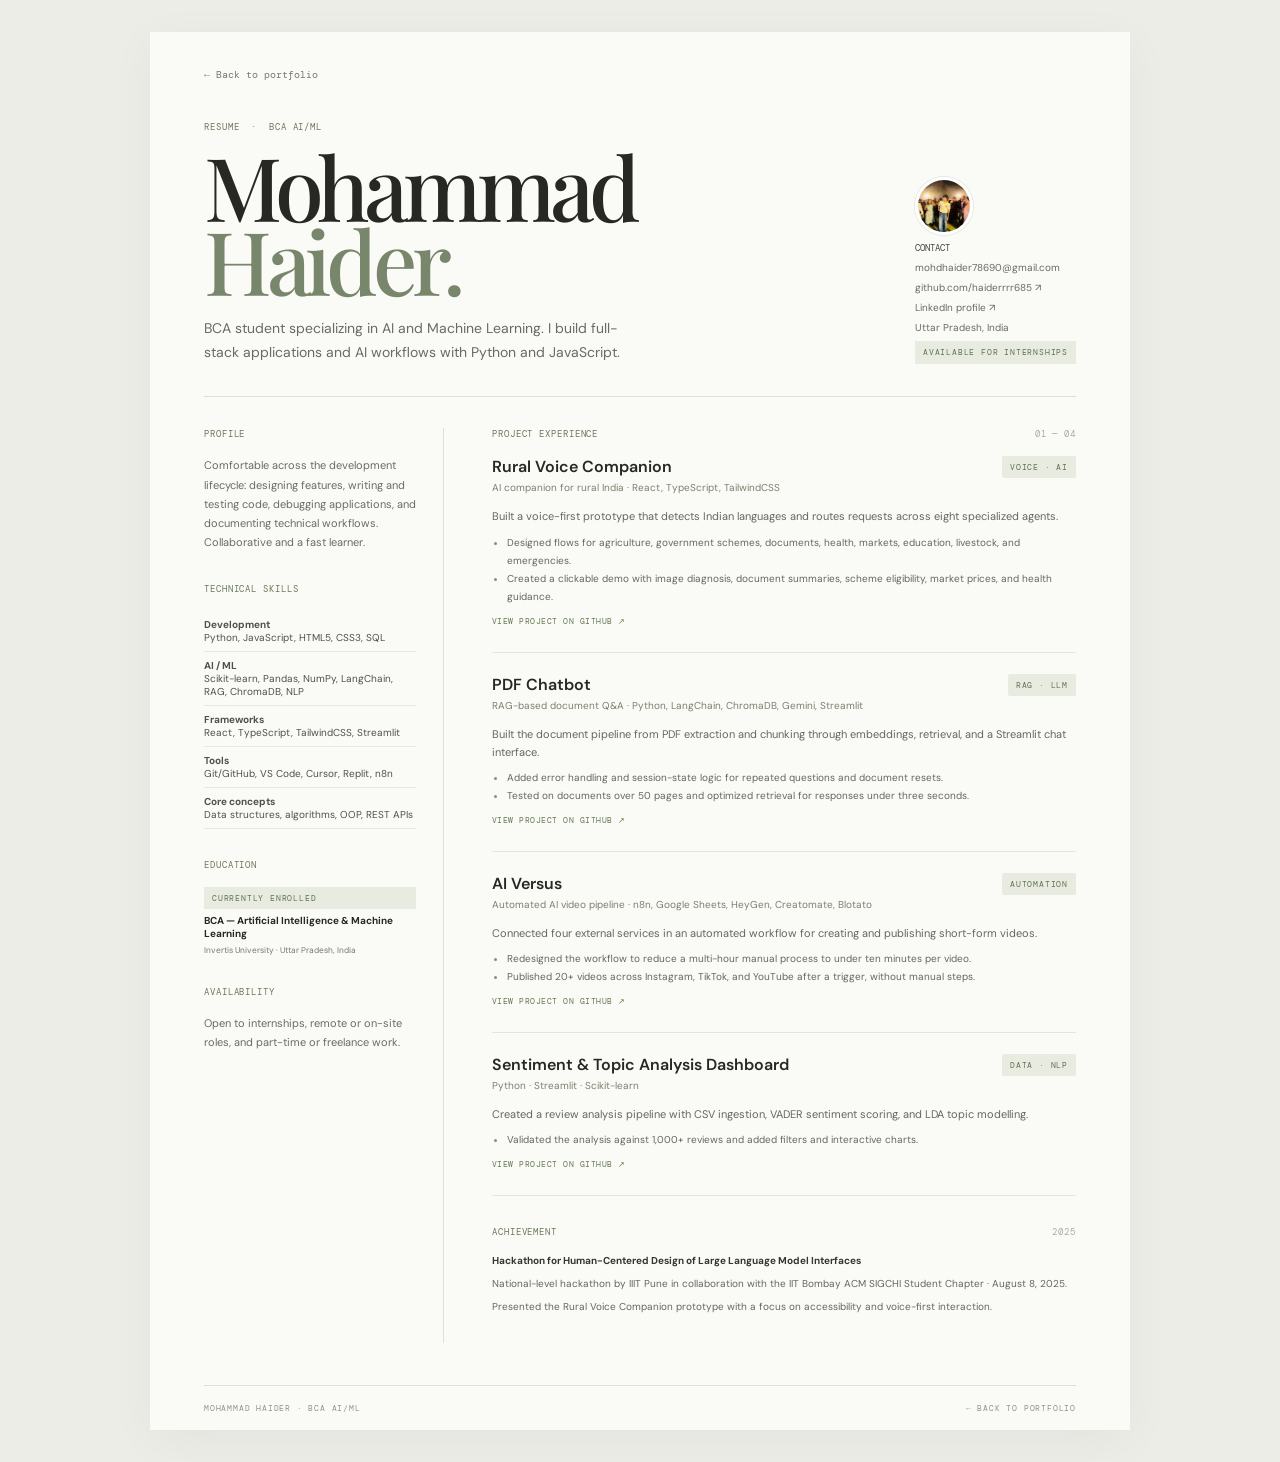
==== assignment-2/index.html @ 18ed70a0 "Update portfolio and Day 1 pages" ====
<!doctype html>
<html lang="en">
<head><meta charset="utf-8"><meta name="viewport" content="width=device-width, initial-scale=1"><title>Mohammad Haider — Resume</title><link rel="stylesheet" href="style.css"></head>
<body><main class="resume">
  <a class="back" href="../index.html">← Back to portfolio</a>
  <header class="top"><div><p class="eyebrow">RESUME &nbsp;·&nbsp; BCA AI/ML</p><h1>Mohammad<br><span>Haider.</span></h1><p class="summary">BCA student specializing in AI and Machine Learning. I build full-stack applications and AI workflows with Python and JavaScript.</p></div><aside class="contact"><img class="portrait-photo" src="../assets/mohammad-haider.jpg" alt="Portrait of Mohammad Haider"><b>CONTACT</b><a href="mailto:mohdhaider78690@gmail.com">mohdhaider78690@gmail.com</a><a href="https://github.com/haiderrrr685" target="_blank" rel="noreferrer">github.com/haiderrrr685 ↗</a><a href="https://www.linkedin.com/in/mohammad-haider5210/" target="_blank" rel="noreferrer">LinkedIn profile ↗</a><span>Uttar Pradesh, India</span><span class="date">AVAILABLE FOR INTERNSHIPS</span></aside></header>
  <div class="body">
    <aside class="sidebar">
      <section><h2>PROFILE</h2><p>Comfortable across the development lifecycle: designing features, writing and testing code, debugging applications, and documenting technical workflows. Collaborative and a fast learner.</p></section>
      <section><h2>TECHNICAL SKILLS</h2><ul class="skills"><li><b>Development</b><br>Python, JavaScript, HTML5, CSS3, SQL</li><li><b>AI / ML</b><br>Scikit-learn, Pandas, NumPy, LangChain, RAG, ChromaDB, NLP</li><li><b>Frameworks</b><br>React, TypeScript, TailwindCSS, Streamlit</li><li><b>Tools</b><br>Git/GitHub, VS Code, Cursor, Replit, n8n</li><li><b>Core concepts</b><br>Data structures, algorithms, OOP, REST APIs</li></ul></section>
      <section><h2>EDUCATION</h2><div class="edu"><span class="date">CURRENTLY ENROLLED</span><b>BCA — Artificial Intelligence &amp; Machine Learning</b><small>Invertis University · Uttar Pradesh, India</small></div></section>
      <section><h2>AVAILABILITY</h2><p>Open to internships, remote or on-site roles, and part-time or freelance work.</p></section>
    </aside>
    <div class="maincol">
      <section><h2>PROJECT EXPERIENCE <span>01 — 04</span></h2>
        <article class="job"><div class="job-head"><div><h3>Rural Voice Companion</h3><p class="company">AI companion for rural India · React, TypeScript, TailwindCSS</p></div><span class="date">VOICE · AI</span></div><p>Built a voice-first prototype that detects Indian languages and routes requests across eight specialized agents.</p><ul><li>Designed flows for agriculture, government schemes, documents, health, markets, education, livestock, and emergencies.</li><li>Created a clickable demo with image diagnosis, document summaries, scheme eligibility, market prices, and health guidance.</li></ul><a class="project-link" href="https://github.com/haiderrrr685/rural-voice-companion" target="_blank" rel="noreferrer">VIEW PROJECT ON GITHUB ↗</a></article>
        <article class="job"><div class="job-head"><div><h3>PDF Chatbot</h3><p class="company">RAG-based document Q&amp;A · Python, LangChain, ChromaDB, Gemini, Streamlit</p></div><span class="date">RAG · LLM</span></div><p>Built the document pipeline from PDF extraction and chunking through embeddings, retrieval, and a Streamlit chat interface.</p><ul><li>Added error handling and session-state logic for repeated questions and document resets.</li><li>Tested on documents over 50 pages and optimized retrieval for responses under three seconds.</li></ul><a class="project-link" href="https://github.com/haiderrrr685/rag-pipe-line-demo" target="_blank" rel="noreferrer">VIEW PROJECT ON GITHUB ↗</a></article>
        <article class="job"><div class="job-head"><div><h3>AI Versus</h3><p class="company">Automated AI video pipeline · n8n, Google Sheets, HeyGen, Creatomate, Blotato</p></div><span class="date">AUTOMATION</span></div><p>Connected four external services in an automated workflow for creating and publishing short-form videos.</p><ul><li>Redesigned the workflow to reduce a multi-hour manual process to under ten minutes per video.</li><li>Published 20+ videos across Instagram, TikTok, and YouTube after a trigger, without manual steps.</li></ul><a class="project-link" href="https://github.com/haiderrrr685/ai-n-n-automation" target="_blank" rel="noreferrer">VIEW PROJECT ON GITHUB ↗</a></article>
        <article class="job"><div class="job-head"><div><h3>Sentiment &amp; Topic Analysis Dashboard</h3><p class="company">Python · Streamlit · Scikit-learn</p></div><span class="date">DATA · NLP</span></div><p>Created a review analysis pipeline with CSV ingestion, VADER sentiment scoring, and LDA topic modelling.</p><ul><li>Validated the analysis against 1,000+ reviews and added filters and interactive charts.</li></ul><a class="project-link" href="https://github.com/haiderrrr685/Sentiment-Topic-Analysis-Dashboard" target="_blank" rel="noreferrer">VIEW PROJECT ON GITHUB ↗</a></article>
      </section>
      <section class="recognition"><h2>ACHIEVEMENT <span>2025</span></h2><p><b>Hackathon for Human-Centered Design of Large Language Model Interfaces</b></p><p>National-level hackathon by IIIT Pune in collaboration with the IIT Bombay ACM SIGCHI Student Chapter · August 8, 2025.</p><p>Presented the Rural Voice Companion prototype with a focus on accessibility and voice-first interaction.</p></section>
    </div>
  </div>
  <footer><span>MOHAMMAD HAIDER · BCA AI/ML</span><a href="../index.html">← BACK TO PORTFOLIO</a></footer>
</main></body></html>
---- assignment-2/style.css ----
@import url('https://fonts.googleapis.com/css2?family=DM+Mono&family=DM+Sans:wght@400;500;600;700&family=Playfair+Display:wght@500;600&display=swap');*{box-sizing:border-box}body{margin:0;background:#edede8;color:#272824;font-family:'DM Sans',sans-serif}.resume{max-width:980px;margin:32px auto;background:#fafaf7;padding:30px 54px 0;box-shadow:0 10px 45px #1718120b}.back{font:10px 'DM Mono',monospace;color:#777;text-decoration:none}.top{display:flex;justify-content:space-between;align-items:end;padding:38px 0 32px;border-bottom:1px solid #dfdfd8}.eyebrow,h2,.date,footer{font:9px 'DM Mono',monospace;letter-spacing:.1em;color:#6b795b}.eyebrow{margin:0 0 16px}h1{font:500 clamp(56px,8vw,88px)/.84 'Playfair Display',serif;letter-spacing:-.06em;margin:0}h1 span{color:#78866b}.summary{max-width:430px;color:#696b63;font:14px/1.7 'DM Sans',sans-serif;margin:20px 0 0}.contact{display:flex;flex-direction:column;align-items:flex-start;gap:7px;font-size:10px;color:#6a6b64}.portrait{width:53px;height:53px;border-radius:50%;display:grid;place-items:center;background:#e2e6da;color:#53634b;font:19px 'Playfair Display',serif;margin-bottom:7px}.contact b{font:9px 'DM Mono',monospace;color:#444}.contact a{color:inherit;text-decoration:none}.body{display:grid;grid-template-columns:240px 1fr;gap:48px;padding:31px 0 42px}.sidebar{border-right:1px solid #dfdfd8;padding-right:27px}.body section{margin-bottom:30px}h2{color:#6b795b;margin:0 0 16px;font-size:9px}h2 span{float:right;color:#aaa}.sidebar p{font-size:11px;line-height:1.75;color:#696b63;margin:0}.skills{list-style:none;padding:0;margin:0}.skills li{font-size:10px;padding:7px 0;border-bottom:1px solid #e8e8e2;color:#4f514b}.edu{display:flex;flex-direction:column;gap:5px;font-size:10px}.edu small{color:#777}.date{display:inline-block;background:#e8ebdf;color:#617253;padding:6px 8px;white-space:nowrap;font-size:8px}.job{padding:0 0 23px;margin-bottom:21px;border-bottom:1px solid #e4e4de}.job-head{display:flex;justify-content:space-between;align-items:flex-start;gap:10px}h3{font:600 16px 'DM Sans',sans-serif;margin:0 0 4px}.company{font-size:10px;color:#79816f;margin:0}.job>p{font-size:11px;line-height:1.65;color:#65665f;margin:13px 0 8px}.job ul{padding-left:15px;margin:8px 0 0;color:#65665f;font-size:10px;line-height:1.8}.job li::marker{color:#849271}.recognition p{font-size:10px;color:#65665f;margin:10px 0}.recognition p b{color:#343630}footer{border-top:1px solid #dfdfd8;padding:17px 0;display:flex;justify-content:space-between;color:#92938b;font-size:8px}footer a{color:inherit;text-decoration:none}@media(max-width:680px){.resume{margin:0;padding:24px 24px 0}.top{align-items:flex-start;gap:20px;flex-direction:column}.contact{display:grid;grid-template-columns:1fr 1fr;align-items:center}.portrait{grid-row:span 2}.body{grid-template-columns:1fr;gap:8px}.sidebar{border-right:0;border-bottom:1px solid #dfdfd8;padding:0 0 10px;display:grid;grid-template-columns:1fr 1fr;gap:14px}.sidebar section{margin-bottom:15px}.job-head{flex-direction:column}.date{margin-top:4px}}

.project-link{display:inline-block;margin-top:10px;color:#667952;text-decoration:none;font:8px 'DM Mono',monospace;letter-spacing:.06em}.project-link:hover{color:#34452d;text-decoration:underline;text-underline-offset:3px}.job .date{border-radius:2px}

.portrait-photo{display:block;width:58px;height:58px;object-fit:cover;object-position:center 27%;border-radius:50%;border:3px solid #fff;box-shadow:0 0 0 1px #e7e9e1}.contact .date{white-space:normal;line-height:1.4}@media(max-width:680px){.contact .portrait-photo{grid-row:span 3}}
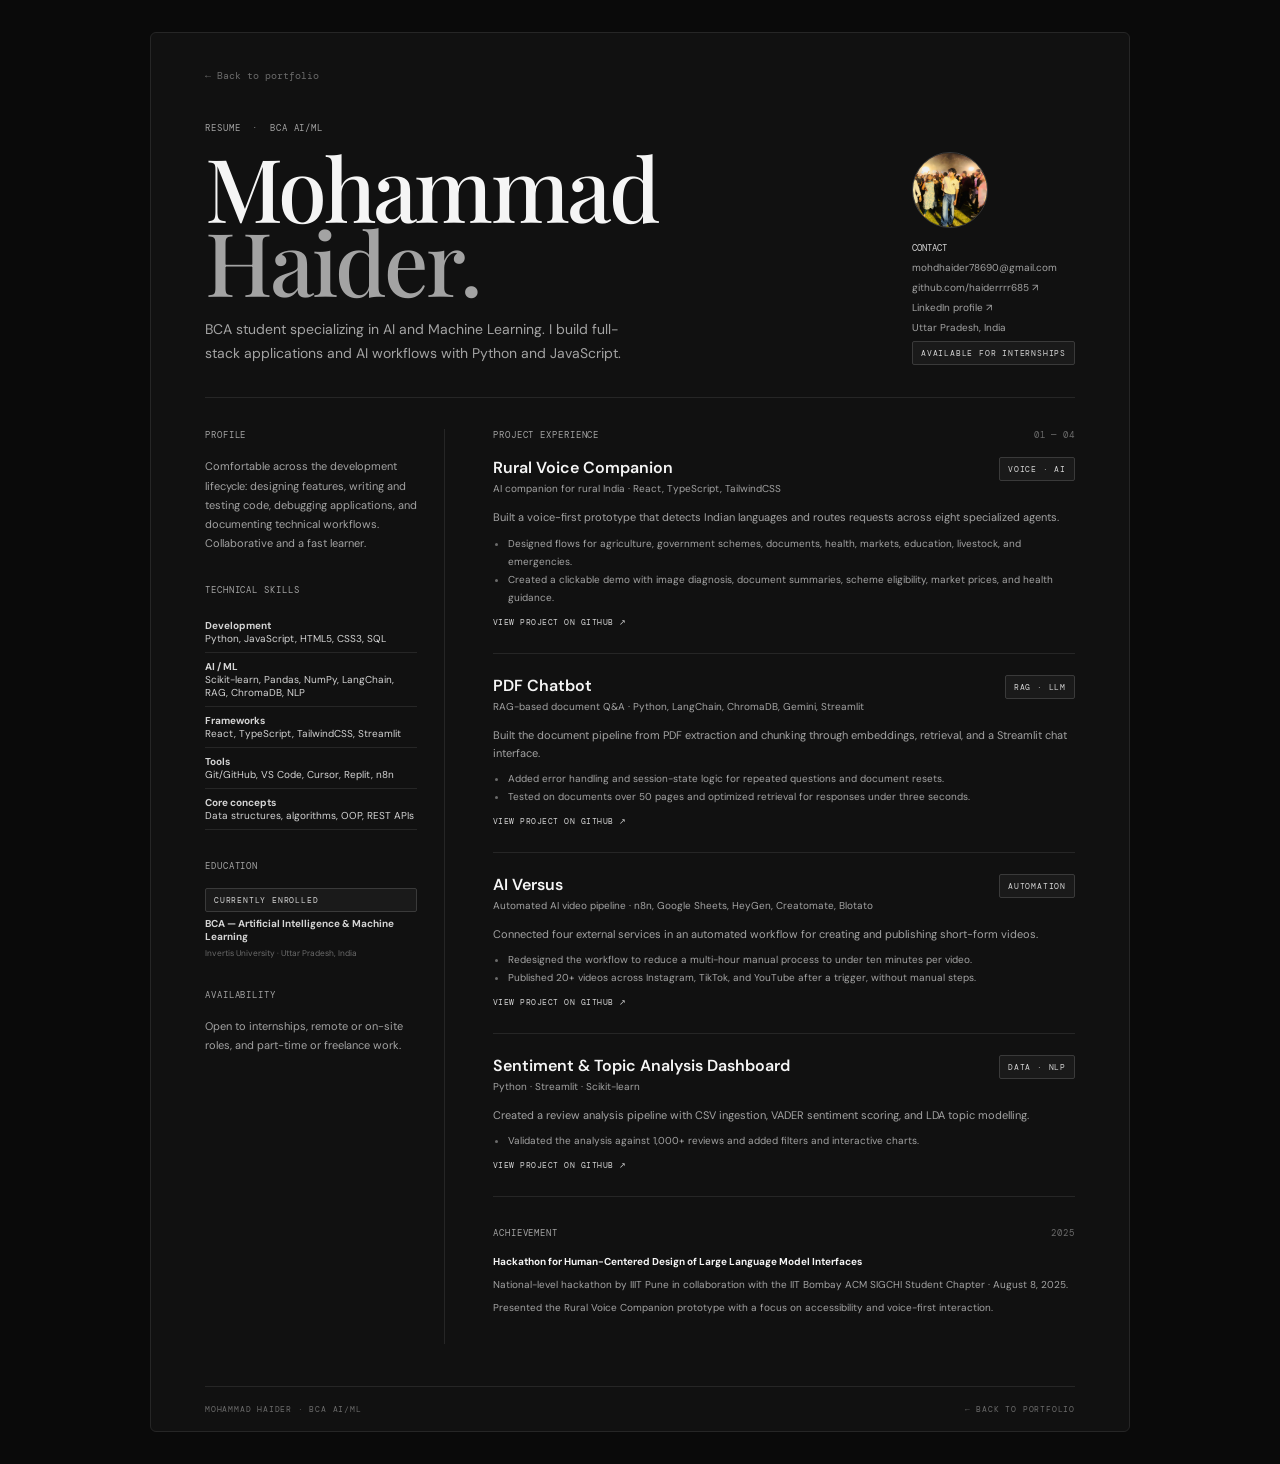
==== commit a60f88b0: "Unify portfolio themes in grayscale" ====
--- a/assignment-2/index.html
+++ b/assignment-2/index.html
@@ -3,7 +3,7 @@
 <head><meta charset="utf-8"><meta name="viewport" content="width=device-width, initial-scale=1"><title>Mohammad Haider — Resume</title><link rel="stylesheet" href="style.css"></head>
 <body><main class="resume">
   <a class="back" href="../index.html">← Back to portfolio</a>
-  <header class="top"><div><p class="eyebrow">RESUME &nbsp;·&nbsp; BCA AI/ML</p><h1>Mohammad<br><span>Haider.</span></h1><p class="summary">BCA student specializing in AI and Machine Learning. I build full-stack applications and AI workflows with Python and JavaScript.</p></div><aside class="contact"><img class="portrait-photo" src="../assets/mohammad-haider.jpg" alt="Portrait of Mohammad Haider"><b>CONTACT</b><a href="mailto:mohdhaider78690@gmail.com">mohdhaider78690@gmail.com</a><a href="https://github.com/haiderrrr685" target="_blank" rel="noreferrer">github.com/haiderrrr685 ↗</a><a href="https://www.linkedin.com/in/mohammad-haider5210/" target="_blank" rel="noreferrer">LinkedIn profile ↗</a><span>Uttar Pradesh, India</span><span class="date">AVAILABLE FOR INTERNSHIPS</span></aside></header>
+  <header class="top"><div><p class="eyebrow">RESUME &nbsp;·&nbsp; BCA AI/ML</p><h1>Mohammad<br><span>Haider.</span></h1><p class="summary">BCA student specializing in AI and Machine Learning. I build full-stack applications and AI workflows with Python and JavaScript.</p></div><aside class="contact"><img class="portrait" src="../assets/mohammad-haider.jpg" alt="Portrait of Mohammad Haider"><b>CONTACT</b><a href="mailto:mohdhaider78690@gmail.com">mohdhaider78690@gmail.com</a><a href="https://github.com/haiderrrr685" target="_blank" rel="noreferrer">github.com/haiderrrr685 ↗</a><a href="https://www.linkedin.com/in/mohammad-haider5210/" target="_blank" rel="noreferrer">LinkedIn profile ↗</a><span>Uttar Pradesh, India</span><span class="date">AVAILABLE FOR INTERNSHIPS</span></aside></header>
   <div class="body">
     <aside class="sidebar">
       <section><h2>PROFILE</h2><p>Comfortable across the development lifecycle: designing features, writing and testing code, debugging applications, and documenting technical workflows. Collaborative and a fast learner.</p></section>
--- a/assignment-2/style.css
+++ b/assignment-2/style.css
@@ -1,5 +1,44 @@
-@import url('https://fonts.googleapis.com/css2?family=DM+Mono&family=DM+Sans:wght@400;500;600;700&family=Playfair+Display:wght@500;600&display=swap');*{box-sizing:border-box}body{margin:0;background:#edede8;color:#272824;font-family:'DM Sans',sans-serif}.resume{max-width:980px;margin:32px auto;background:#fafaf7;padding:30px 54px 0;box-shadow:0 10px 45px #1718120b}.back{font:10px 'DM Mono',monospace;color:#777;text-decoration:none}.top{display:flex;justify-content:space-between;align-items:end;padding:38px 0 32px;border-bottom:1px solid #dfdfd8}.eyebrow,h2,.date,footer{font:9px 'DM Mono',monospace;letter-spacing:.1em;color:#6b795b}.eyebrow{margin:0 0 16px}h1{font:500 clamp(56px,8vw,88px)/.84 'Playfair Display',serif;letter-spacing:-.06em;margin:0}h1 span{color:#78866b}.summary{max-width:430px;color:#696b63;font:14px/1.7 'DM Sans',sans-serif;margin:20px 0 0}.contact{display:flex;flex-direction:column;align-items:flex-start;gap:7px;font-size:10px;color:#6a6b64}.portrait{width:53px;height:53px;border-radius:50%;display:grid;place-items:center;background:#e2e6da;color:#53634b;font:19px 'Playfair Display',serif;margin-bottom:7px}.contact b{font:9px 'DM Mono',monospace;color:#444}.contact a{color:inherit;text-decoration:none}.body{display:grid;grid-template-columns:240px 1fr;gap:48px;padding:31px 0 42px}.sidebar{border-right:1px solid #dfdfd8;padding-right:27px}.body section{margin-bottom:30px}h2{color:#6b795b;margin:0 0 16px;font-size:9px}h2 span{float:right;color:#aaa}.sidebar p{font-size:11px;line-height:1.75;color:#696b63;margin:0}.skills{list-style:none;padding:0;margin:0}.skills li{font-size:10px;padding:7px 0;border-bottom:1px solid #e8e8e2;color:#4f514b}.edu{display:flex;flex-direction:column;gap:5px;font-size:10px}.edu small{color:#777}.date{display:inline-block;background:#e8ebdf;color:#617253;padding:6px 8px;white-space:nowrap;font-size:8px}.job{padding:0 0 23px;margin-bottom:21px;border-bottom:1px solid #e4e4de}.job-head{display:flex;justify-content:space-between;align-items:flex-start;gap:10px}h3{font:600 16px 'DM Sans',sans-serif;margin:0 0 4px}.company{font-size:10px;color:#79816f;margin:0}.job>p{font-size:11px;line-height:1.65;color:#65665f;margin:13px 0 8px}.job ul{padding-left:15px;margin:8px 0 0;color:#65665f;font-size:10px;line-height:1.8}.job li::marker{color:#849271}.recognition p{font-size:10px;color:#65665f;margin:10px 0}.recognition p b{color:#343630}footer{border-top:1px solid #dfdfd8;padding:17px 0;display:flex;justify-content:space-between;color:#92938b;font-size:8px}footer a{color:inherit;text-decoration:none}@media(max-width:680px){.resume{margin:0;padding:24px 24px 0}.top{align-items:flex-start;gap:20px;flex-direction:column}.contact{display:grid;grid-template-columns:1fr 1fr;align-items:center}.portrait{grid-row:span 2}.body{grid-template-columns:1fr;gap:8px}.sidebar{border-right:0;border-bottom:1px solid #dfdfd8;padding:0 0 10px;display:grid;grid-template-columns:1fr 1fr;gap:14px}.sidebar section{margin-bottom:15px}.job-head{flex-direction:column}.date{margin-top:4px}}
-
-.project-link{display:inline-block;margin-top:10px;color:#667952;text-decoration:none;font:8px 'DM Mono',monospace;letter-spacing:.06em}.project-link:hover{color:#34452d;text-decoration:underline;text-underline-offset:3px}.job .date{border-radius:2px}
-
-.portrait-photo{display:block;width:58px;height:58px;object-fit:cover;object-position:center 27%;border-radius:50%;border:3px solid #fff;box-shadow:0 0 0 1px #e7e9e1}.contact .date{white-space:normal;line-height:1.4}@media(max-width:680px){.contact .portrait-photo{grid-row:span 3}}+@import url('https://fonts.googleapis.com/css2?family=DM+Mono&family=DM+Sans:wght@400;500;600;700&family=Playfair+Display:ital,wght@0,500;0,600;1,500;1,600&display=swap');
+:root{color-scheme:dark;--bg:#0a0a0a;--panel:#111111;--ink:#f5f5f5;--ink-2:#d4d4d4;--muted:#a3a3a3;--faint:#6b6b6b;--line:#262626;--line-2:#3a3a3a}
+*{box-sizing:border-box}
+body{margin:0;background:var(--bg);color:var(--ink-2);font-family:'DM Sans',sans-serif;-webkit-font-smoothing:antialiased}
+.resume{max-width:980px;margin:32px auto;background:var(--panel);padding:30px 54px 0;border:1px solid var(--line);border-radius:6px}
+.back{font:10px 'DM Mono',monospace;color:var(--faint);text-decoration:none;transition:color .3s}
+.back:hover{color:var(--ink)}
+.top{display:flex;justify-content:space-between;align-items:end;padding:38px 0 32px;border-bottom:1px solid var(--line)}
+.eyebrow,h2,.date,footer{font:9px 'DM Mono',monospace;letter-spacing:.1em;color:var(--muted)}
+.eyebrow{margin:0 0 16px}
+h1{font:500 clamp(56px,8vw,88px)/.84 'Playfair Display',serif;letter-spacing:-.03em;margin:0;color:var(--ink)}
+h1 span{color:var(--muted)}
+.summary{max-width:430px;color:var(--muted);font:14px/1.7 'DM Sans',sans-serif;margin:20px 0 0}
+.contact{display:flex;flex-direction:column;align-items:flex-start;gap:7px;font-size:10px;color:var(--muted)}
+.portrait{width:76px;height:76px;border-radius:50%;object-fit:cover;border:1px solid var(--line-2);margin-bottom:7px;display:block}
+.contact b{font:9px 'DM Mono',monospace;color:var(--ink-2)}
+.contact a{color:inherit;text-decoration:none;transition:color .3s}
+.contact a:hover{color:var(--ink)}
+.body{display:grid;grid-template-columns:240px 1fr;gap:48px;padding:31px 0 42px}
+.sidebar{border-right:1px solid var(--line);padding-right:27px}
+.body section{margin-bottom:30px}
+h2{color:var(--muted);margin:0 0 16px;font-size:9px}
+h2 span{float:right;color:var(--faint)}
+.sidebar p{font-size:11px;line-height:1.75;color:var(--muted);margin:0}
+.skills{list-style:none;padding:0;margin:0}
+.skills li{font-size:10px;padding:7px 0;border-bottom:1px solid var(--line);color:var(--ink-2)}
+.edu{display:flex;flex-direction:column;gap:5px;font-size:10px;color:var(--ink-2)}
+.edu small{color:var(--faint)}
+.date{display:inline-block;background:#1a1a1a;color:var(--ink-2);border:1px solid var(--line-2);padding:6px 8px;white-space:nowrap;font-size:8px;border-radius:2px}
+.job{padding:0 0 23px;margin-bottom:21px;border-bottom:1px solid var(--line)}
+.job-head{display:flex;justify-content:space-between;align-items:flex-start;gap:10px}
+h3{font:600 16px 'DM Sans',sans-serif;margin:0 0 4px;color:var(--ink)}
+.company{font-size:10px;color:var(--muted);margin:0}
+.job>p{font-size:11px;line-height:1.65;color:var(--muted);margin:13px 0 8px}
+.job ul{padding-left:15px;margin:8px 0 0;color:var(--muted);font-size:10px;line-height:1.8}
+.job li::marker{color:var(--faint)}
+.recognition p{font-size:10px;color:var(--muted);margin:10px 0}
+.recognition p b{color:var(--ink)}
+footer{border-top:1px solid var(--line);padding:17px 0;display:flex;justify-content:space-between;color:var(--faint);font-size:8px}
+footer a{color:inherit;text-decoration:none;transition:color .3s}
+footer a:hover{color:var(--ink)}
+.project-link{display:inline-block;margin-top:10px;color:var(--ink-2);text-decoration:none;font:8px 'DM Mono',monospace;letter-spacing:.06em;transition:color .3s}
+.project-link:hover{color:var(--ink);text-decoration:underline;text-underline-offset:3px}
+@media(max-width:680px){.resume{margin:0;padding:24px 24px 0;border:0;border-radius:0}.top{align-items:flex-start;gap:20px;flex-direction:column}.contact{display:grid;grid-template-columns:1fr 1fr;align-items:center}.portrait{grid-row:span 2}.body{grid-template-columns:1fr;gap:8px}.sidebar{border-right:0;border-bottom:1px solid var(--line);padding:0 0 10px;display:grid;grid-template-columns:1fr 1fr;gap:14px}.sidebar section{margin-bottom:15px}.job-head{flex-direction:column}.date{margin-top:4px}}
